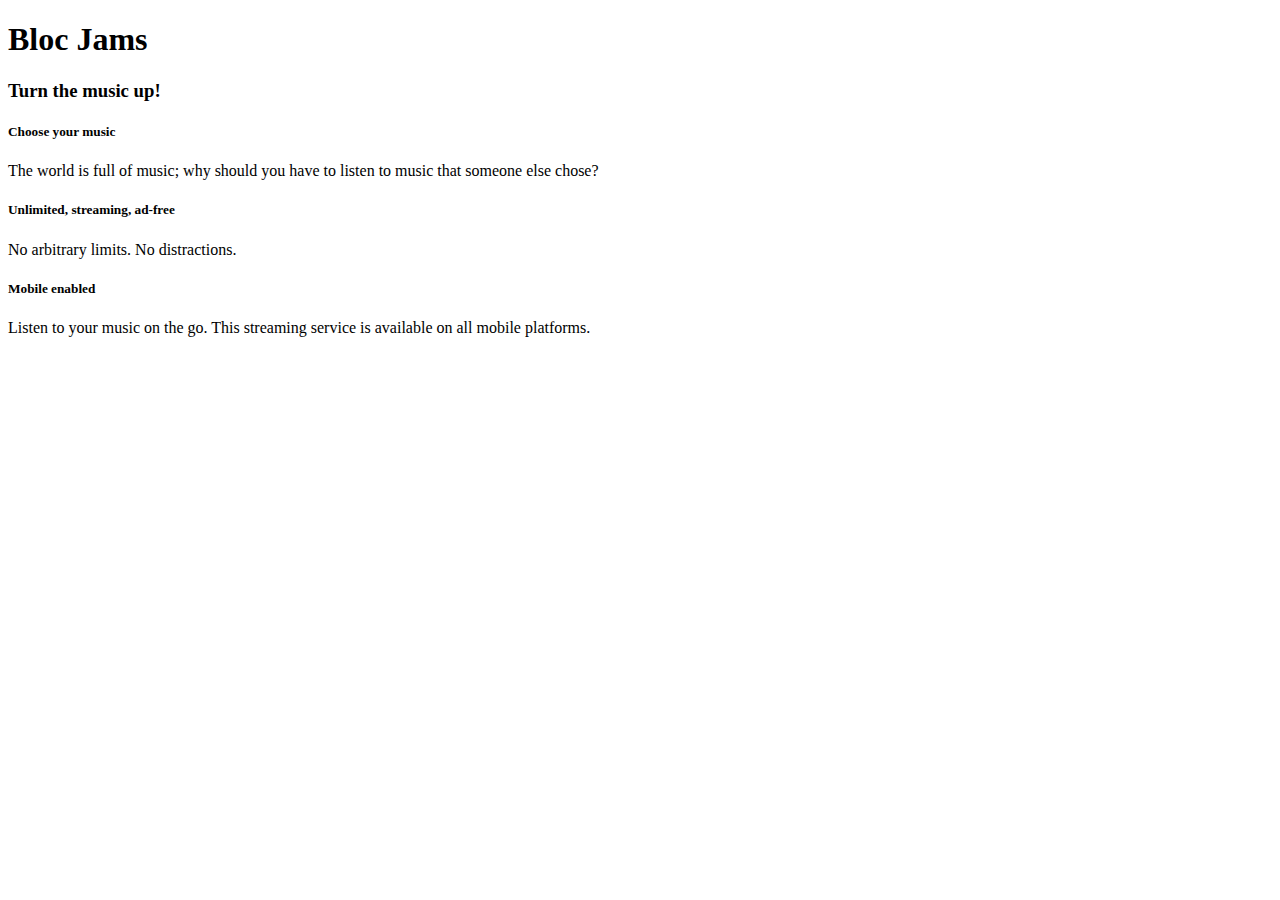
==== index.html @ 0d0d1aae "Checkpoint 2 basic-html branch completed" ====
<!DOCTYPE html>
 <html>
     <head>
         <title>Bloc Jams</title>
     </head>
     <body>
         <nav> <!-- navigation bar -->
         </nav>
         <section> <!-- hero content -->
             <h1>Bloc Jams</h1>
             <h3>Turn the music up!</h3>
         </section>
         <section> <!-- selling points -->
             <div>
                 <h5>Choose your music</h5>
                 <p>The world is full of music; why should you have to listen to music that someone else chose?</p>
             </div>
             <div>
                 <h5>Unlimited, streaming, ad-free</h5>
                 <p>No arbitrary limits. No distractions.</p>
             </div>
             <div>
                 <h5>Mobile enabled</h5>
                 <p>Listen to your music on the go. This streaming service is available on all mobile platforms.</p>
             </div>
         </section>
     </body>
 </html>
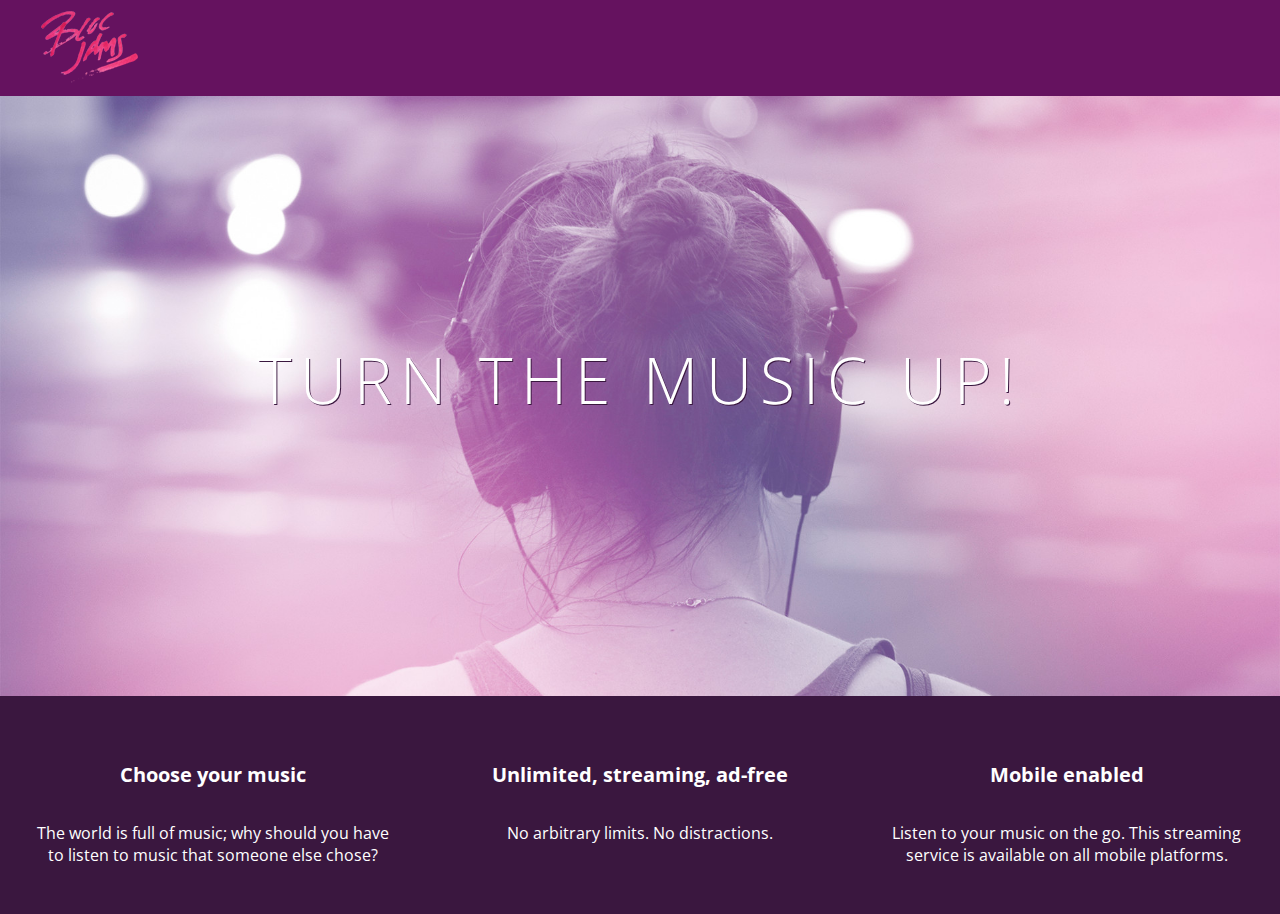
==== commit 2419e785: "Checkpoint 3 HMTL CSS: completed" ====
--- a/index.html
+++ b/index.html
@@ -2,26 +2,33 @@
  <html>
      <head>
          <title>Bloc Jams</title>
+        <link rel="stylesheet" type="text/css" href="http://fonts.googleapis.com/css?family=Open+Sans:400,800,600,700,300">
+         <link rel="stylesheet" type="text/css" href="http://code.ionicframework.com/ionicons/2.0.1/css/ionicons.min.css">
+         <link rel="stylesheet" type="text/css" href="styles/normalize.css">
+         <link rel="stylesheet" type="text/css" href="styles/main.css">
      </head>
-     <body>
-         <nav> <!-- navigation bar -->
+     <body class="landing">
+         <nav class="navbar"> <!-- navigation bar -->
+             <img src="assets/images/bloc_jams_logo.png" alt="bloc jams logo" class="logo">
          </nav>
-         <section> <!-- hero content -->
-             <h1>Bloc Jams</h1>
-             <h3>Turn the music up!</h3>
+         <section class="hero-content"> <!-- hero content -->
+             <h1 class="hero-title">Turn the music up!</h1>
          </section>
-         <section> <!-- selling points -->
-             <div>
-                 <h5>Choose your music</h5>
-                 <p>The world is full of music; why should you have to listen to music that someone else chose?</p>
+         <section class="selling-points"> <!-- selling points -->
+             <div class="point">
+                 <span class="ion-music-note"></span>
+                 <h5 class="point-title">Choose your music</h5>
+                 <p class="point-description">The world is full of music; why should you have to listen to music that someone else chose?</p>
              </div>
-             <div>
-                 <h5>Unlimited, streaming, ad-free</h5>
-                 <p>No arbitrary limits. No distractions.</p>
+             <div class="point">
+                 <span class="ion-radio-waves"></span>
+                 <h5 class="point-title">Unlimited, streaming, ad-free</h5>
+                 <p class="point-description">No arbitrary limits. No distractions.</p>
              </div>
-             <div>
-                 <h5>Mobile enabled</h5>
-                 <p>Listen to your music on the go. This streaming service is available on all mobile platforms.</p>
+<div class="point">
+                 <span class="ion-iphone"></span>
+                 <h5 class="point-title">Mobile enabled</h5>
+                 <p class="point-description">Listen to your music on the go. This streaming service is available on all mobile platforms.</p>
              </div>
          </section>
      </body>
--- a/styles/main.css
+++ b/styles/main.css
@@ -0,0 +1,77 @@
+html {
+    height: 100%; /*makes sure our HTML takes up 100% of the browser window */
+    font-size: 100%;
+}
+
+body {
+    font-family: 'Open Sans';   /* set the font to the "Open Sans" typeface */
+    color: white;               /* set the text color to white */
+    min-height: 100%;           /* says the height of the body must be, at minimum, 100% of the window */
+}
+    
+    body.landing {
+        background-color: rgb(58,23,63); /* set the background color to an RGB */
+}
+
+.navbar {
+    padding: 0.5rem;
+    background-color: rgb(101,18,95);
+}
+
+.navbar .logo {
+    position: relative; /* posiioning will be explained in a resource */
+    left: 2rem;
+}
+
+.hero-content {
+    position: relative; /* positioning will be explained in a resource */
+    min-height: 600px;  /* hero-content element must be at least 600 pixels */
+    background-image: url(../assets/images/bloc_jams_bg.jpg);
+    background-repeat: no-repeat;
+    background-position: center center;
+    background-size: cover;
+}
+
+.hero-content .hero-title {
+     position: absolute;             /* positioning will be explained in a resource */
+     top: 40%;                       /* positioning will be explained in a resource */
+     -webkit-transform: translateY(-50%);
+     -moz-transform: translateY(-50%);
+     -ms-transform: translateY(-50%);
+     transform: translateY(-50%);
+     width: 100%;                    /* makes sure the title inhabits the full width of its container */
+     text-align: center;             /* aligns text in the horizontal center of the element */
+     font-size: 4rem;                /* specifies the size of the font in root em units */
+     font-weight: 300;               /* makes the font thinner or lighter weight */
+     text-transform: uppercase;      /* transforms the text to be all uppercase lettering */
+     letter-spacing: 0.5rem;         /* puts 0.5 root ems worth of space between each letter */
+     text-shadow: 1px 1px 0px rgb(58,23,63); /* creates a shadow underneath the text for readability over the image */
+ }
+
+.selling-points {
+    position: relative;
+    display: table;
+    width: 100%;
+    -webkit-box-sizing: border-box;
+    -moz-box-sizing: border-box;
+    box-sizing: border-box; /* we'll explain this in a resource */
+}
+
+.point {
+    display: table-cell;
+    position: relative;
+    width: 33.3%;
+    padding: 2rem;
+    text-align: center;
+}
+
+.point .point-title {
+    font-size: 1.25rem;
+}
+
+.ion-music-note,
+.ion-radio-waves,
+.ion-iphone {
+    color: rgb(233,50,117);
+    font-size: 5rem;
+}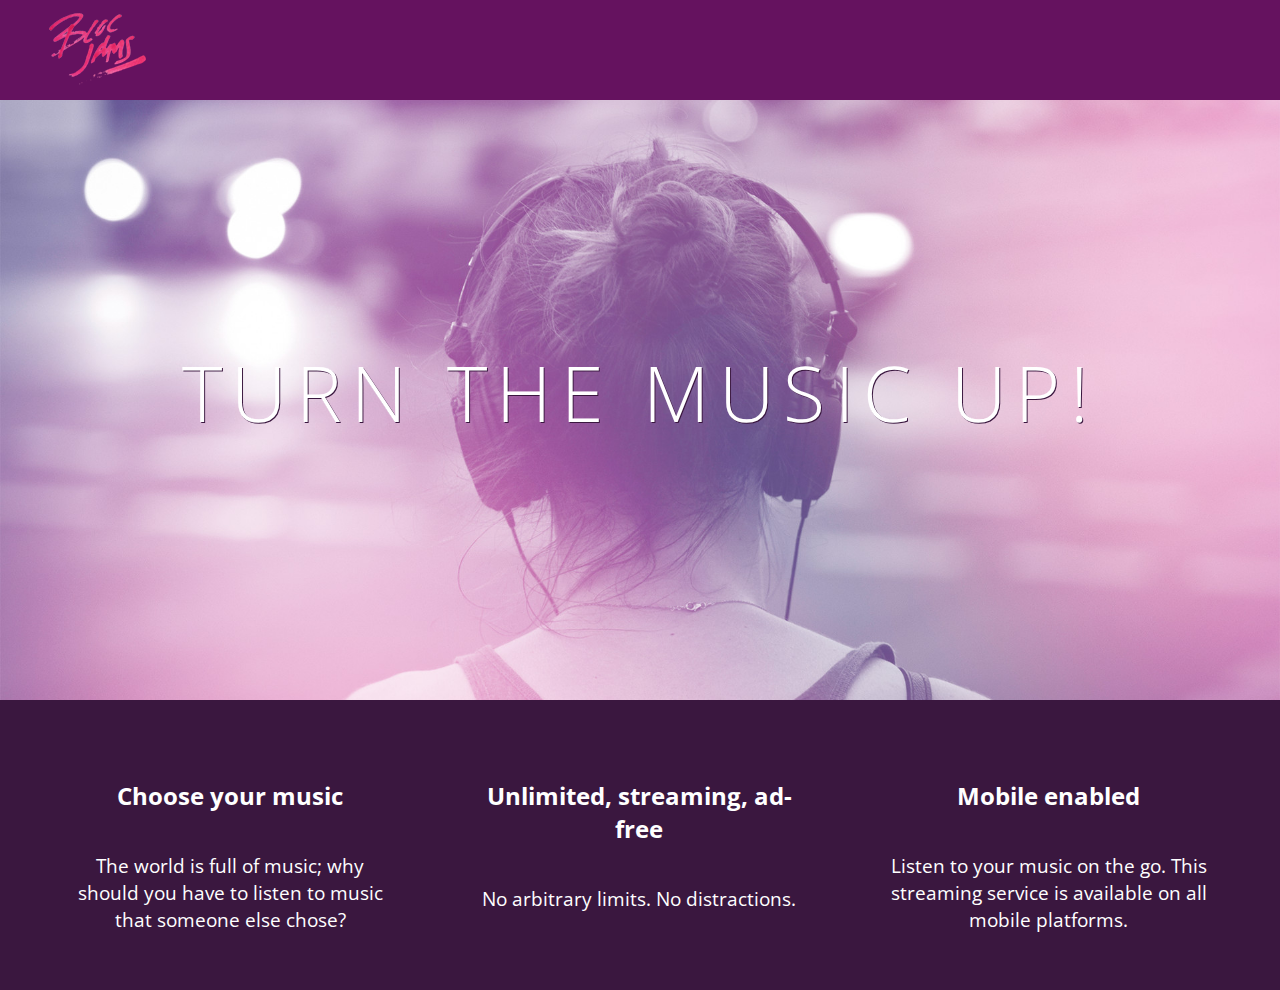
==== commit 8dd0e150: "Checkpoint 4 responsiveness: completed" ====
--- a/index.html
+++ b/index.html
@@ -2,10 +2,12 @@
  <html>
      <head>
          <title>Bloc Jams</title>
+         <meta name="viewport" content="width=device-width, initial-scale=1">
         <link rel="stylesheet" type="text/css" href="http://fonts.googleapis.com/css?family=Open+Sans:400,800,600,700,300">
          <link rel="stylesheet" type="text/css" href="http://code.ionicframework.com/ionicons/2.0.1/css/ionicons.min.css">
          <link rel="stylesheet" type="text/css" href="styles/normalize.css">
          <link rel="stylesheet" type="text/css" href="styles/main.css">
+         <link rel="stylesheet" type="text/css" href="styles/landing.css">
      </head>
      <body class="landing">
          <nav class="navbar"> <!-- navigation bar -->
@@ -14,18 +16,18 @@
          <section class="hero-content"> <!-- hero content -->
              <h1 class="hero-title">Turn the music up!</h1>
          </section>
-         <section class="selling-points"> <!-- selling points -->
-             <div class="point">
+         <section class="selling-points container"> <!-- selling points -->
+             <div class="point column third">
                  <span class="ion-music-note"></span>
                  <h5 class="point-title">Choose your music</h5>
                  <p class="point-description">The world is full of music; why should you have to listen to music that someone else chose?</p>
              </div>
-             <div class="point">
+             <div class="point column third">
                  <span class="ion-radio-waves"></span>
                  <h5 class="point-title">Unlimited, streaming, ad-free</h5>
                  <p class="point-description">No arbitrary limits. No distractions.</p>
              </div>
-<div class="point">
+             <div class="point column third">
                  <span class="ion-iphone"></span>
                  <h5 class="point-title">Mobile enabled</h5>
                  <p class="point-description">Listen to your music on the go. This streaming service is available on all mobile platforms.</p>
--- a/styles/main.css
+++ b/styles/main.css
@@ -1,16 +1,18 @@
+*, *:before, *:after {
+    -moz-box-sizing: border-box;
+    -webkit-box-sizing: border-box;
+    box-sizing: border-box;
+}
+
 html {
-    height: 100%; /*makes sure our HTML takes up 100% of the browser window */
+    height: 100%;
     font-size: 100%;
 }
 
 body {
-    font-family: 'Open Sans';   /* set the font to the "Open Sans" typeface */
-    color: white;               /* set the text color to white */
-    min-height: 100%;           /* says the height of the body must be, at minimum, 100% of the window */
-}
-    
-    body.landing {
-        background-color: rgb(58,23,63); /* set the background color to an RGB */
+    font-family: 'Open Sans';
+    color: white;
+    min-height: 100%;
 }
 
 .navbar {
@@ -18,60 +20,35 @@
     background-color: rgb(101,18,95);
 }
 
-.navbar .logo {
-    position: relative; /* posiioning will be explained in a resource */
+.navbar > .logo {
+    position: relative;
     left: 2rem;
 }
-
-.hero-content {
-    position: relative; /* positioning will be explained in a resource */
-    min-height: 600px;  /* hero-content element must be at least 600 pixels */
-    background-image: url(../assets/images/bloc_jams_bg.jpg);
-    background-repeat: no-repeat;
-    background-position: center center;
-    background-size: cover;
+.container {
+    margin: 0 auto;
+    max-width: 64rem;
 }
 
-.hero-content .hero-title {
-     position: absolute;             /* positioning will be explained in a resource */
-     top: 40%;                       /* positioning will be explained in a resource */
-     -webkit-transform: translateY(-50%);
-     -moz-transform: translateY(-50%);
-     -ms-transform: translateY(-50%);
-     transform: translateY(-50%);
-     width: 100%;                    /* makes sure the title inhabits the full width of its container */
-     text-align: center;             /* aligns text in the horizontal center of the element */
-     font-size: 4rem;                /* specifies the size of the font in root em units */
-     font-weight: 300;               /* makes the font thinner or lighter weight */
-     text-transform: uppercase;      /* transforms the text to be all uppercase lettering */
-     letter-spacing: 0.5rem;         /* puts 0.5 root ems worth of space between each letter */
-     text-shadow: 1px 1px 0px rgb(58,23,63); /* creates a shadow underneath the text for readability over the image */
- }
-
-.selling-points {
-    position: relative;
-    display: table;
-    width: 100%;
-    -webkit-box-sizing: border-box;
-    -moz-box-sizing: border-box;
-    box-sizing: border-box; /* we'll explain this in a resource */
+/* Medium and small screens (640px) */
+@media (min-width: 640px){
+    html { font-size: 112%;}
+    
+    .column {
+        float: left;
+        padding-left: 1rem;
+        padding-right: 1 rem;
+    }
+    
+    .column.full { width: 100%; }
+    .column.two-thirds { width: 66.7%; }
+    .column.half { width: 50%; }
+    .column.third { width: 33.3%; }
+    .column.fourth { width: 25%; }
+    .column.flow-opposite { float: right; }
 }
 
-.point {
-    display: table-cell;
-    position: relative;
-    width: 33.3%;
-    padding: 2rem;
-    text-align: center;
+/* Large screens (1024px) */
+@media (min-width: 1024px){
+    html { font-size: 120%;}
 }
 
-.point .point-title {
-    font-size: 1.25rem;
-}
-
-.ion-music-note,
-.ion-radio-waves,
-.ion-iphone {
-    color: rgb(233,50,117);
-    font-size: 5rem;
-}--- a/styles/landing.css
+++ b/styles/landing.css
@@ -0,0 +1,48 @@
+body.landing {
+    background-color: rgb(58,23,63);
+}
+
+.hero-content {
+    position: relative;
+    min-height: 600px;
+    background-image: url(../assets/images/bloc_jams_bg.jpg);
+    background-repeat: no-repeat;
+    background-position: center center;
+    background-size: cover;
+}
+
+.hero-content .hero-title {
+    position: absolute;
+    top: 40%;
+    -webkit-transform: translateY(-50%);
+    -moz-transform: translateY(-50%);
+    transform: translateY(-50%);
+    width: 100%;
+    text-align: center;
+    font-size: 4rem;
+    font-weight: 300;
+    text-transform: uppercase;
+    letter-spacing: 0.5rem;
+    text-shadow: 1px 1px 0px rgb(58,23,63);
+}
+
+.selling-points {
+    position: relative;
+}
+
+.point {
+    position: relative;
+    padding: 2rem;
+    text-align: center;
+}
+
+.point  .point-title {
+    font-size: 1.25rem;
+}
+
+.ion-music-note,
+.ion-radio-waves,
+.ion-iphone {
+    color: rgb(233,50,117);
+    font-size: 5rem;
+}
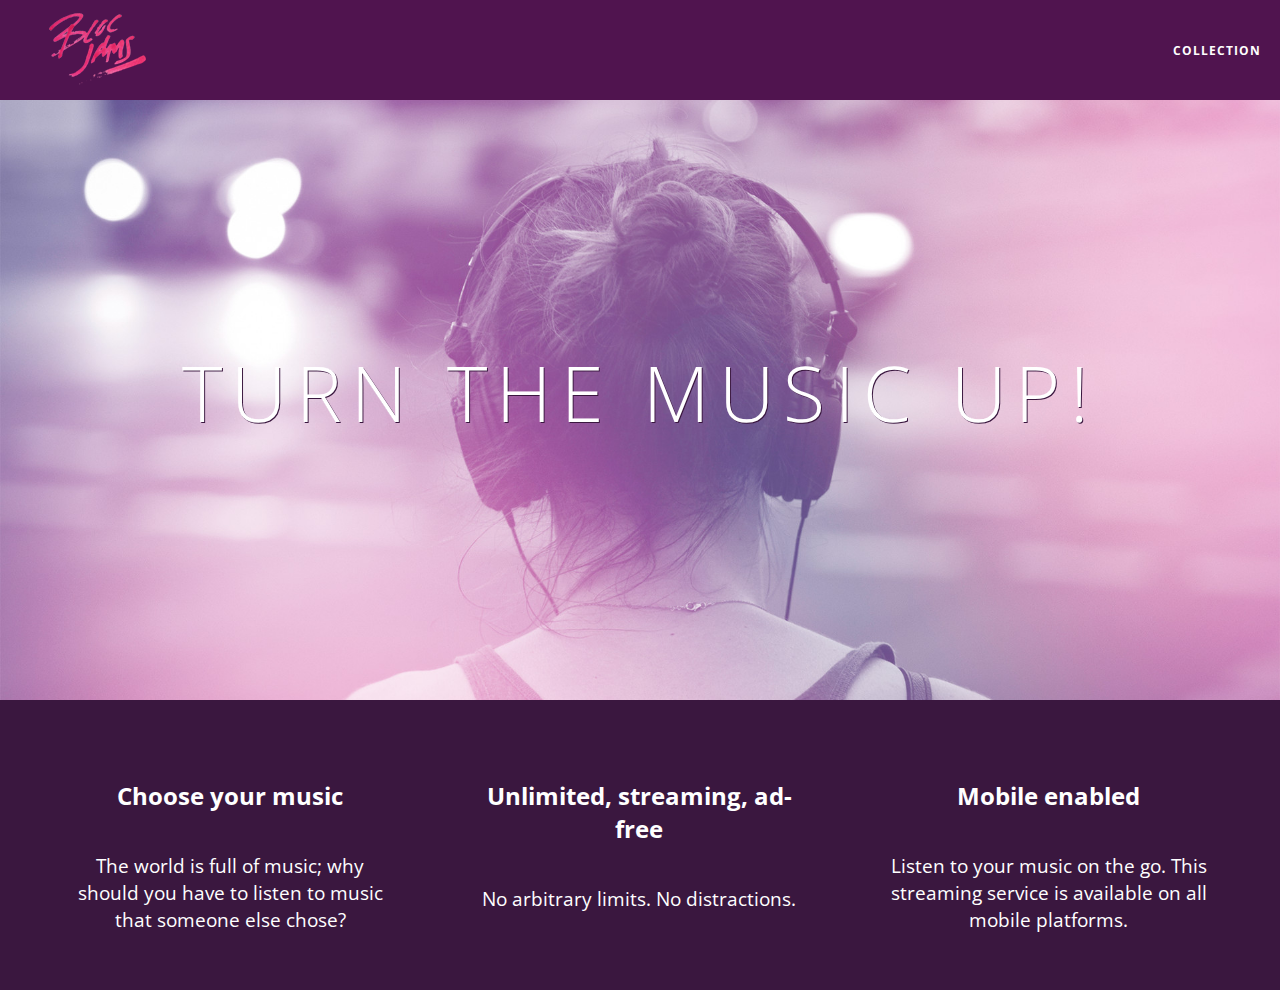
==== commit 6307052c: "Checkpoint 5: Completed" ====
--- a/index.html
+++ b/index.html
@@ -11,12 +11,17 @@
      </head>
      <body class="landing">
          <nav class="navbar"> <!-- navigation bar -->
-             <img src="assets/images/bloc_jams_logo.png" alt="bloc jams logo" class="logo">
+             <a href="index.html" class="logo">
+                <img src="assets/images/bloc_jams_logo.png" alt="bloc jams logo">
+             </a>
+             <div class="links-container">
+                <a href="collection.html" class="navbar-link">collection</a>
+             </div>
          </nav>
          <section class="hero-content"> <!-- hero content -->
              <h1 class="hero-title">Turn the music up!</h1>
          </section>
-         <section class="selling-points container"> <!-- selling points -->
+         <section class="selling-points container clearfix"> <!-- selling points -->
              <div class="point column third">
                  <span class="ion-music-note"></span>
                  <h5 class="point-title">Choose your music</h5>
--- a/styles/main.css
+++ b/styles/main.css
@@ -16,14 +16,48 @@
 }
 
 .navbar {
+    position: relative;
     padding: 0.5rem;
-    background-color: rgb(101,18,95);
+    background-color: rgb(101,18,95,0.5);
+    z-index: 1;
 }
 
-.navbar > .logo {
+.navbar .logo {
     position: relative;
     left: 2rem;
+    cursor: pointer;
 }
+
+.navbar .links-container {
+    display: table;
+    position: absolute;
+    top: 0;
+    right: 0;
+    height: 100px;
+    color: white;
+    text-decoration: none;
+}
+
+.links-container .navbar-link {
+    display: table-cell;
+    position: relative;
+    height: 100%;
+    padding-left: 1rem;
+    padding-right: 1rem;
+    vertical-align: middle;
+    color: white;
+    font-size: 0.625rem;
+    letter-spacing: 0.05rem;
+    font-weight: 700;
+    text-transform: uppercase;
+    text-decoration: none;
+    cursor: pointer;
+}
+
+.links-container .navbar-link:hover {
+    color: rgb(223,50,117);
+}
+
 .container {
     margin: 0 auto;
     max-width: 64rem;
@@ -52,3 +86,12 @@
     html { font-size: 120%;}
 }
 
+.clearfix::before,
+.clearfix::after {
+   content: " ";
+   display: table;
+}
+
+.clearfix::after {
+   clear: both;
+}
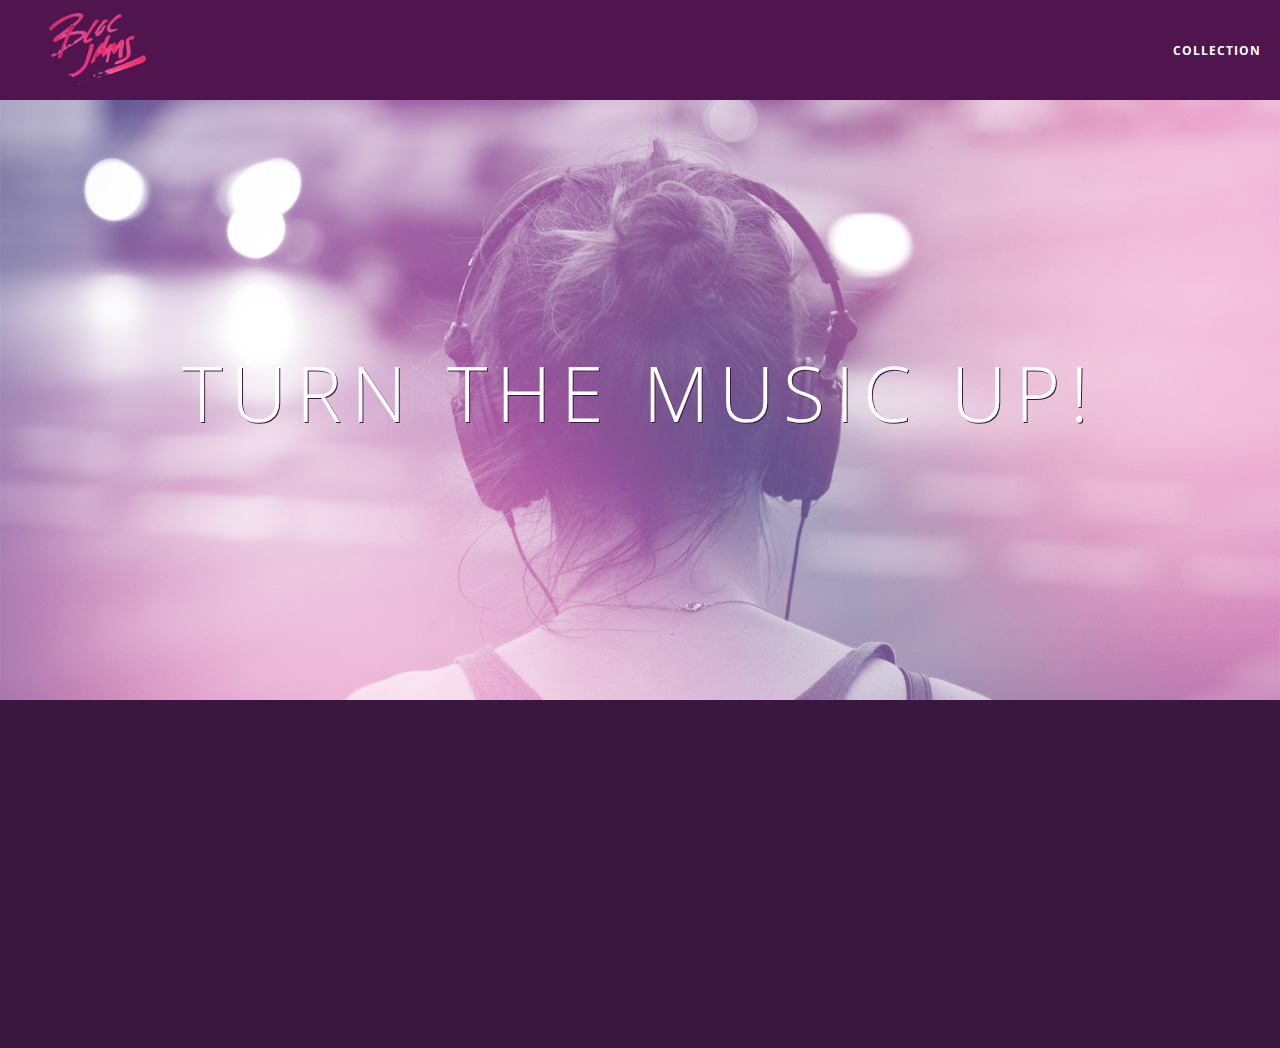
==== commit 5b799369: "Checkpoint 8: Completed" ====
--- a/index.html
+++ b/index.html
@@ -38,5 +38,6 @@
                  <p class="point-description">Listen to your music on the go. This streaming service is available on all mobile platforms.</p>
              </div>
          </section>
+       <script src="scripts/landing.js"></script>
      </body>
  </html>--- a/styles/main.css
+++ b/styles/main.css
@@ -63,6 +63,10 @@
     max-width: 64rem;
 }
 
+.container.narrow {
+    max-width: 56rem;
+}
+
 /* Medium and small screens (640px) */
 @media (min-width: 640px){
     html { font-size: 112%;}
--- a/styles/landing.css
+++ b/styles/landing.css
@@ -34,6 +34,16 @@
     position: relative;
     padding: 2rem;
     text-align: center;
+    opacity: 0;
+    -webkit-transform: scaleX(0.9) translateY(3rem);
+    -moz-transform: scaleX(0.9) translateY(3rem);
+    transform: scaleX(0.9) translateY(3rem);
+    -webkit-transition: all 0.25s ease-in-out;
+    -moz-transition: all 0.25s ease-in-out;
+    transition: all 0.25s ease-in-out;
+    -webkit-transition-delay: 0.2s;
+    -moz-transition-delay: 0.2s;
+    transition-delay: 0.2s;
 }
 
 .point  .point-title {
